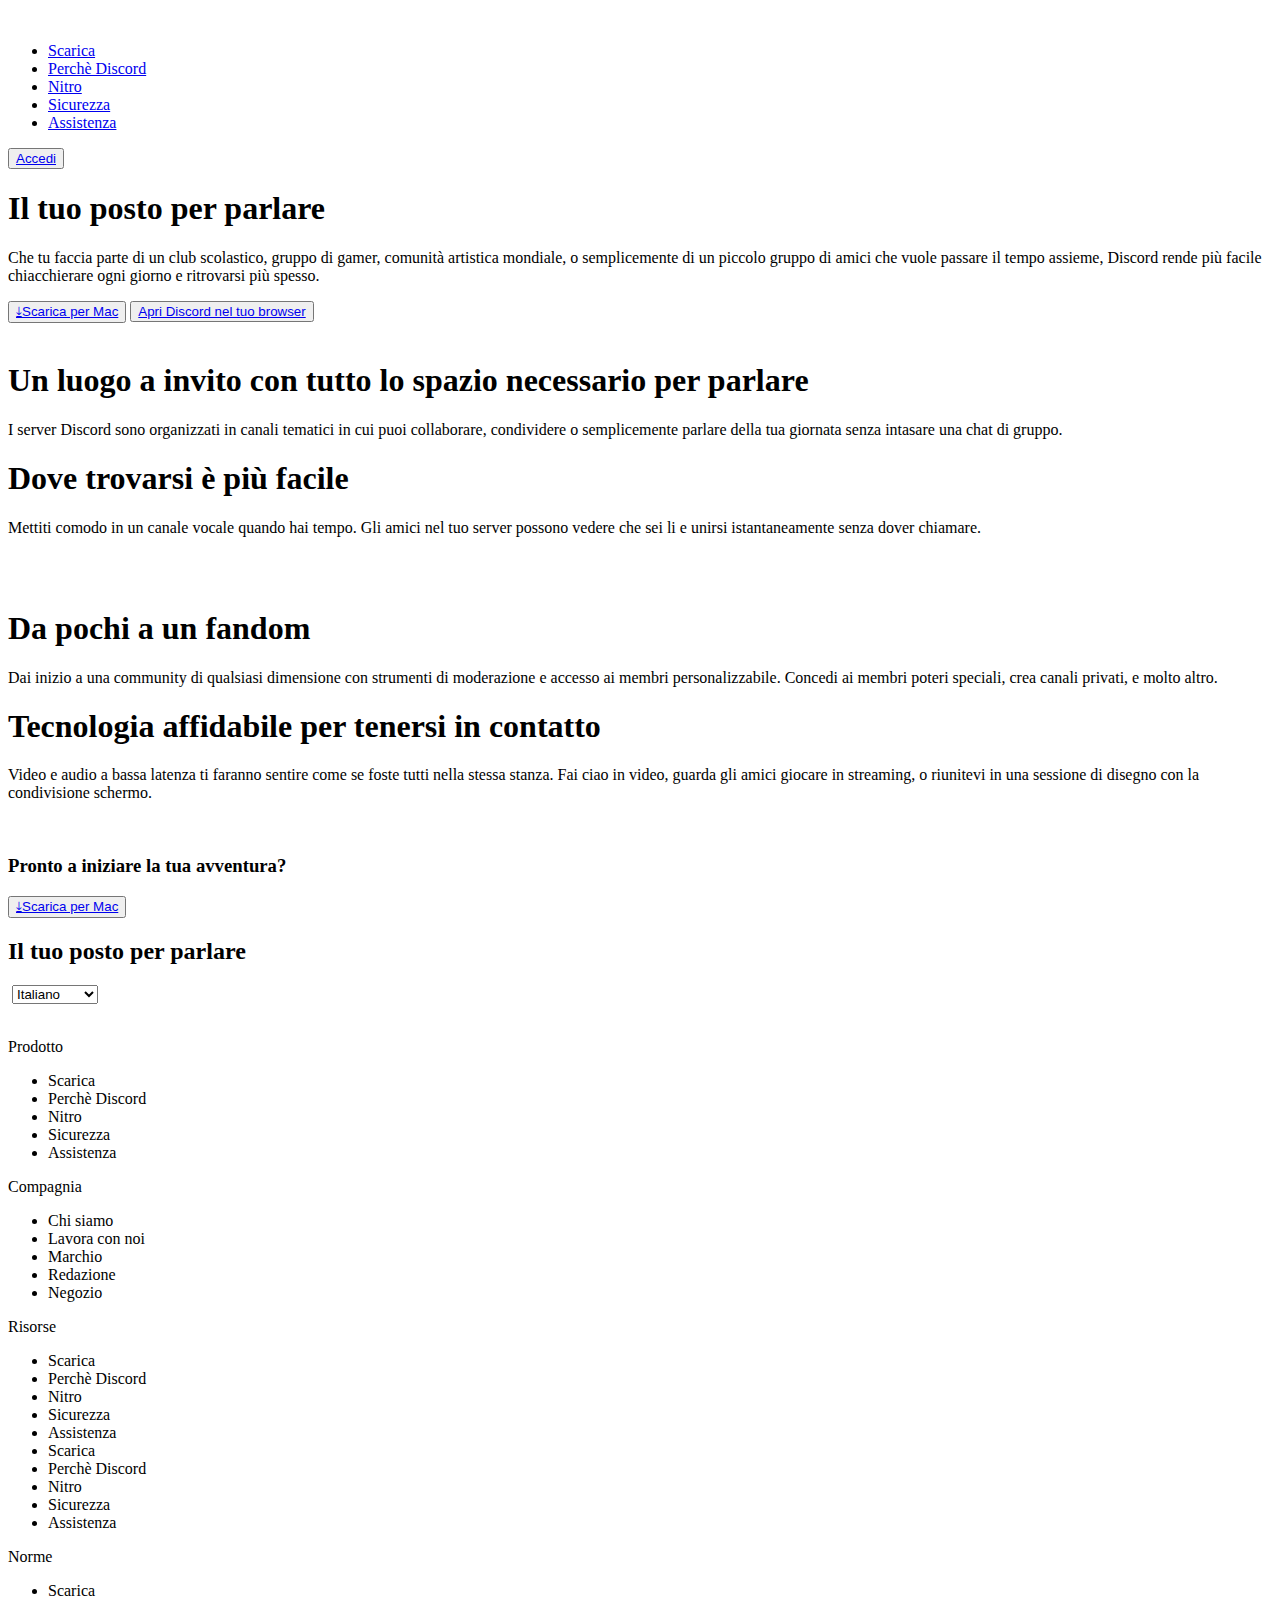
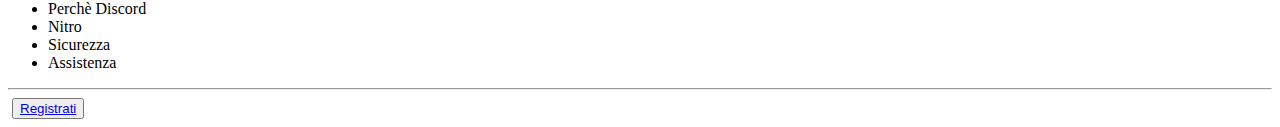
==== index.html @ 8c0f6b44 "initial commit" ====
<!DOCTYPE html>
<html lang="it">

<head>
    <meta charset="UTF-8">
    <meta http-equiv="X-UA-Compatible" content="IE=edge">
    <meta name="viewport" content="width=device-width, initial-scale=1.0">
    <title>Document</title>
    <link rel="stylesheet" href="./assets/css/style.css">
    <link rel="preconnect" href="https://fonts.googleapis.com">
<link rel="preconnect" href="https://fonts.gstatic.com" crossorigin>
<link href="https://fonts.googleapis.com/css2?family=Montserrat:wght@500&display=swap" rel="stylesheet">
</head>

<body>
    <header>
        <div class="container">
            <img class="logo" src="./assets/img/logo.svg" alt="">
            <nav>
                <ul>
                    <li><a href=#>Scarica</a></li>
                    <li><a href=#>Perchè Discord</a></li>
                    <li><a href=#>Nitro</a></li>
                    <li><a href=#>Sicurezza</a></li>
                    <li><a href=#>Assistenza</a></li>
                </ul>

            </nav>
            <button class="white"><a href="https://discord.com/login">Accedi</a></button>
        </div>
    </header>
    <!--/header-->
    <main>
        <div class="banner">
            <div class="container">
                <div class="content">
                    <h1 class="title">Il tuo posto per parlare</h1>
                    <p class="caption">Che tu faccia parte di un club scolastico, gruppo di gamer, comunità artistica
                        mondiale,
                        o semplicemente di un piccolo gruppo di amici che vuole passare il tempo assieme,
                        Discord rende più facile chiacchierare ogni giorno e ritrovarsi più spesso.
                        </p>
                    <button class="white"><a href="//discord.com/api/download?platform=osx"><span class="arrow">&#10515;</span>Scarica per Mac</a></button>
                    <button class="black"><a href="https://discord.com/app">Apri Discord nel tuo browser</a></button>

                </div>
            </div>
        </div>
        <!--/.banner-->
        <div class="container">
            <div class="row">
                <div class="col-8">
                    <img src="./assets/img/item1.svg" alt="">
                </div>
                <div class="col-4">
                    <h1>Un luogo a invito
                        con tutto lo
                        spazio
                        necessario per
                        parlare</h1>
                    <p>I server Discord sono organizzati in canali
                        tematici in cui puoi collaborare, condividere o
                        semplicemente parlare della tua giornata
                        senza intasare una chat di gruppo.</p>
                </div>
            </div>
        </div>       
        <div class="container">
            
            <div class="row">

                <div class="col-4">
                    <h1>Dove trovarsi è più facile</h1>
                    <p>Mettiti comodo in un canale vocale quando
                        hai tempo. Gli amici nel tuo server possono
                        vedere che sei li e unirsi istantaneamente
                        senza dover chiamare.</p>
                </div>
                <div class="col-8">
                    <img src="./assets/img/item2.svg" alt="">
                </div>
            </div>

        </div>
        <div class="container">
            <div class="row">
                <div class="col-8">
                    <img src="./assets/img/item3.svg" alt="">
                </div>
                <div class="col-4">
                    <h1>Da pochi a un fandom</h1>
                    <p>Dai inizio a una community di qualsiasi
                        dimensione con strumenti di moderazione e
                        accesso ai membri personalizzabile.
                        Concedi ai membri poteri speciali, crea
                        canali privati, e molto altro.</p>
                </div>
            </div>
        </div>

        <div class="container">
            <div class="row">
                <div class="content">
                    <div class="col-12">
                        <h1>Tecnologia affidabile per tenersi in contatto</h1>
                        <p class="caption">Video e audio a bassa latenza ti faranno sentire come se foste tutti nella
                            stessa stanza. Fai ciao in video, guarda
                            gli amici giocare in streaming, o riunitevi in una sessione di disegno con la condivisione
                            schermo.</p>
                    </div>
                    <div class="col-12">
                        <img src="./assets/img/item4-big.svg" alt="">
                    </div>
                    <div class="col-12">
                        <h3 id="stars">Pronto a iniziare la tua avventura?</h3>
                        <button class="blue shadow"><a href="//discord.com/api/download?platform=osx"><span class="arrow">&#10515;</span>Scarica per Mac</a></button>
                    </div>

                </div>
            </div>

        </div>

    </main>
    <!--/main-->
    <footer>
        <div class="container">
            <div class="row">
                <div class="col-4">
                    <h2 class="subtitle">Il tuo posto per parlare</h2>
                    <div class="lang">
                        <label for="languages"><img src="./assets/img/ita.png" alt=""></label>
                        <select name="languages" id="languages">
                            <option value="Italiano">Italiano</option>
                            <option value="English">English</option>
                            <option value="Baby_Yoda">Baby Yoda</option>
                        </select>
                    </div>
                    <div id="png_logos">
                        <a href="https://twitter.com/discord"><img class="social" src="./assets//img/twitter.png" alt=""></a>
                        <a href="https://www.instagram.com/discord/"><img class="social" src="./assets//img/instagram.png" alt=""></a>
                        <a href="https://www.facebook.com/discord"><img class="social" src="./assets//img/facebook.png" alt=""></a>
                        <a href="https://www.youtube.com/discord"><img class="social" src="./assets//img/youtube.png" alt=""></a>
                    </div>
                </div>
                <div class="col-2">
                    <p class="subtitle">Prodotto</p>
                    <ul>
                        <li>Scarica</li>
                        <li>Perchè Discord</li>
                        <li>Nitro</li>
                        <li>Sicurezza</li>
                        <li>Assistenza</li>
                    </ul>
                </div>
                <div class="col-2">
                    <p class="subtitle">Compagnia</p>
                    <ul>
                        <li>Chi siamo</li>
                        <li>Lavora con noi</li>
                        <li>Marchio</li>
                        <li>Redazione</li>
                        <li>Negozio</li>
                    </ul>
                </div>
                <div class="col-2">
                    <p class="subtitle">Risorse</p>
                    <ul>
                        <li>Scarica</li>
                        <li>Perchè Discord</li>
                        <li>Nitro</li>
                        <li>Sicurezza</li>
                        <li>Assistenza</li>
                        <li>Scarica</li>
                        <li>Perchè Discord</li>
                        <li>Nitro</li>
                        <li>Sicurezza</li>
                        <li>Assistenza</li>
                    </ul>
                </div>
                <div class="col-2">
                    <p class="subtitle">Norme</p>
                    <ul>
                        <li>Scarica</li>
                        <li>Perchè Discord</li>
                        <li>Nitro</li>
                        <li>Sicurezza</li>
                        <li>Assistenza</li>
                    </ul>
                </div>
            </div>
            <hr>
            <div class="row">
                <div class="col-12 footer">
                    <img class="logo" src="./assets/img/logo.svg" alt="">
                    <button class="blue"><a href="https://discord.com/register">Registrati</a></button>
                </div>
            </div>
        </div>

    </footer>
    <!--/footer-->

</body>

</html>
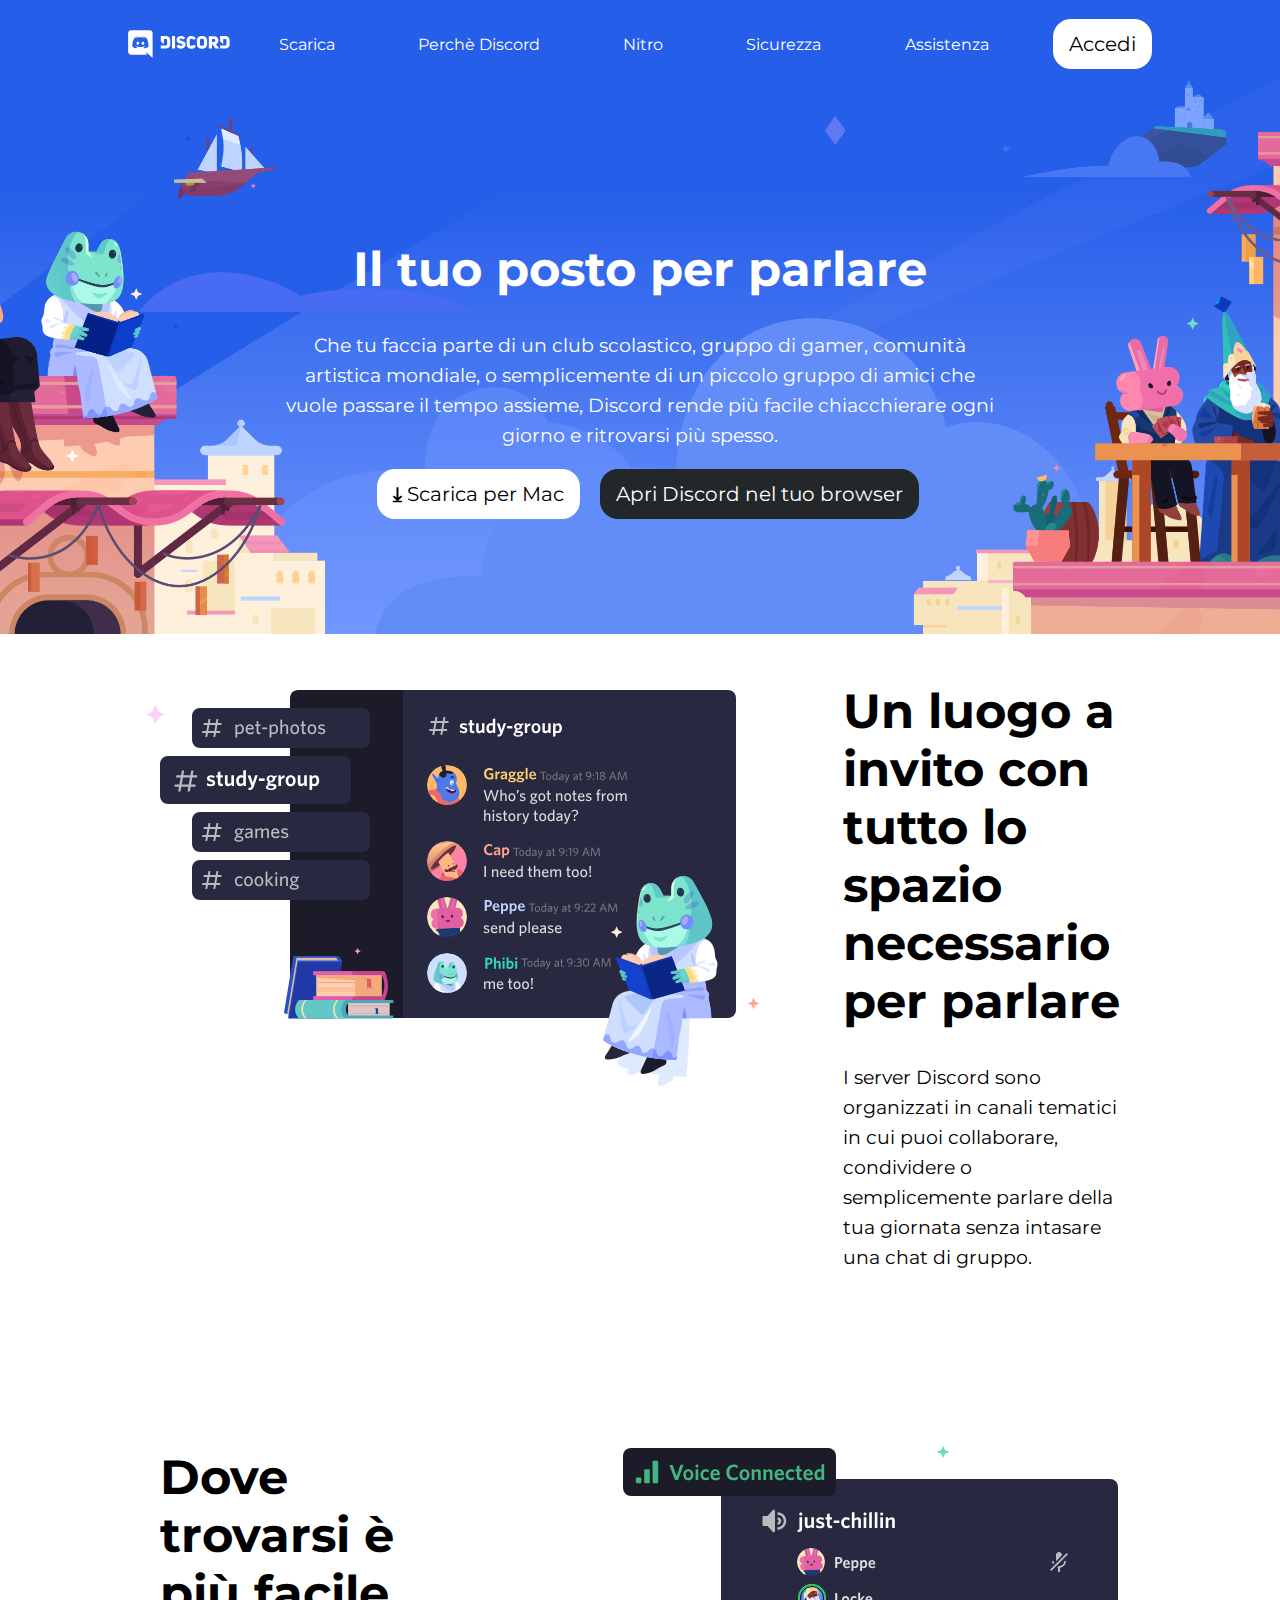
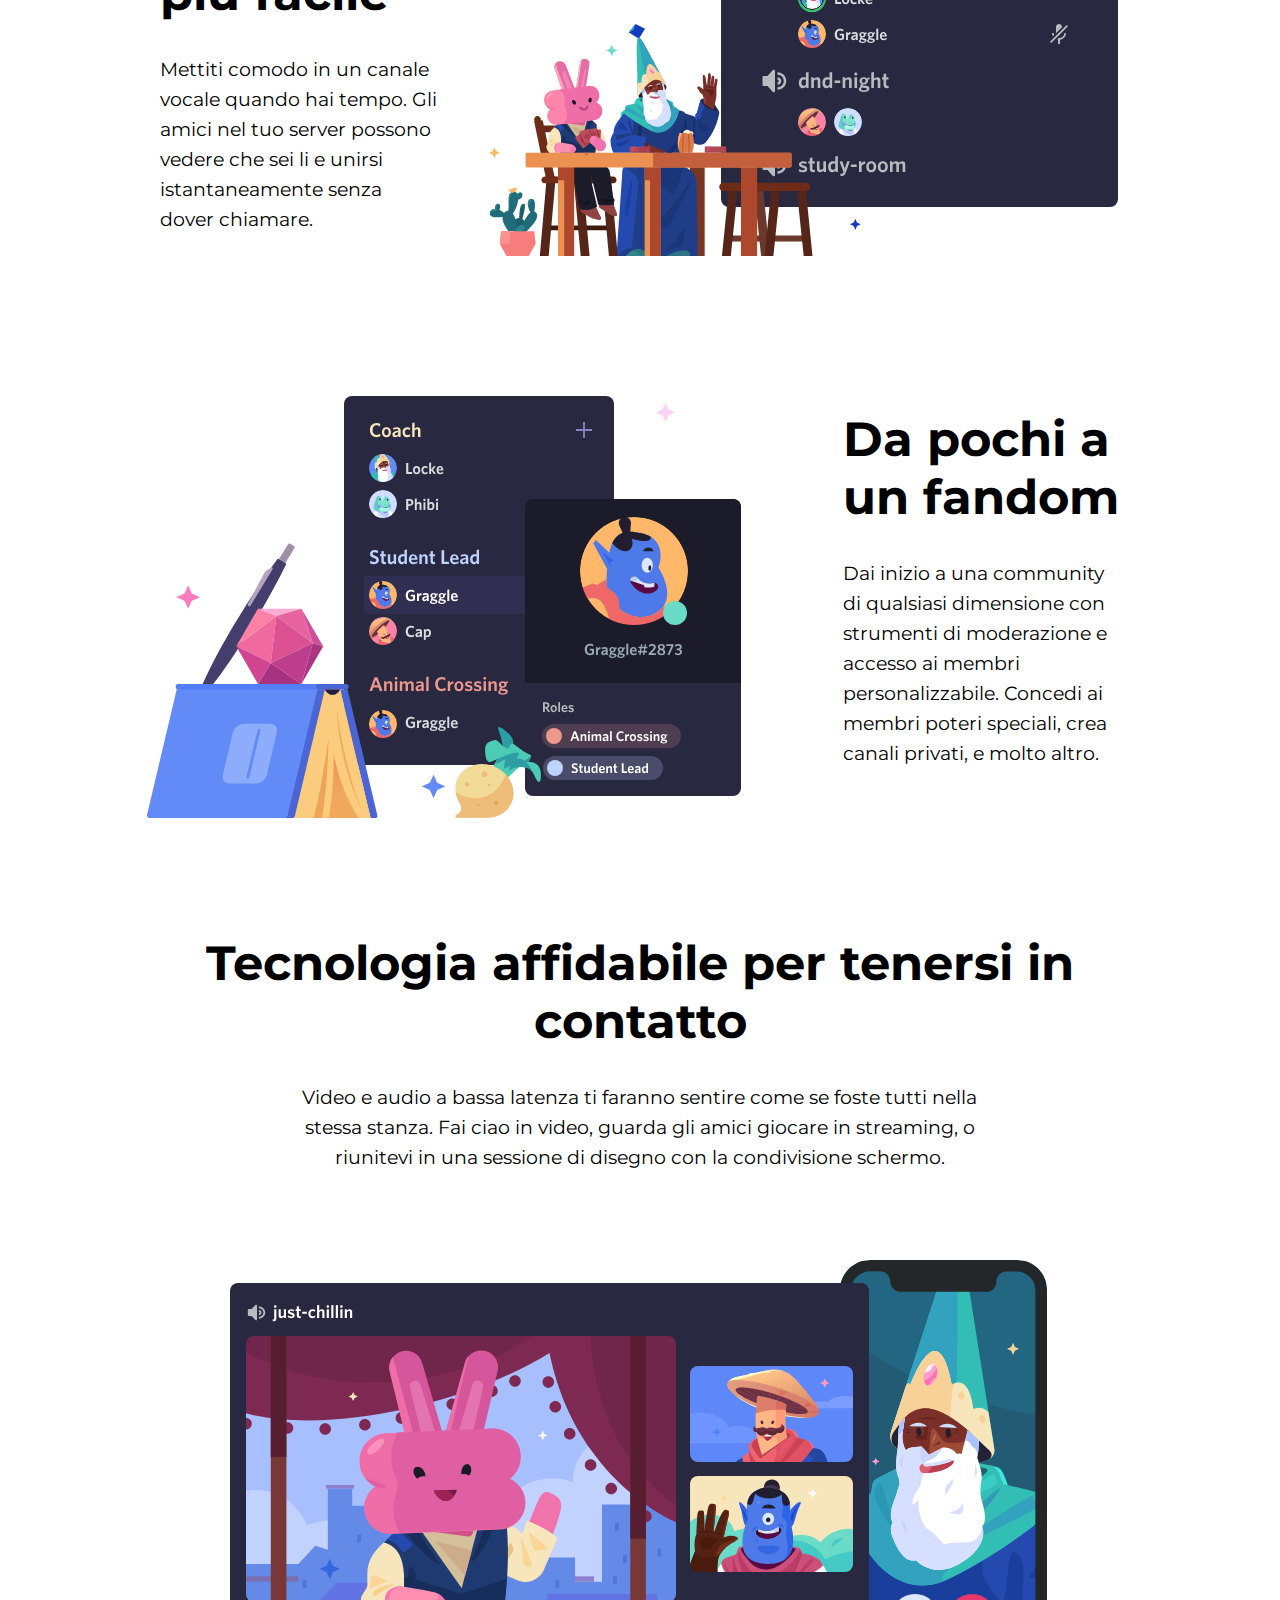
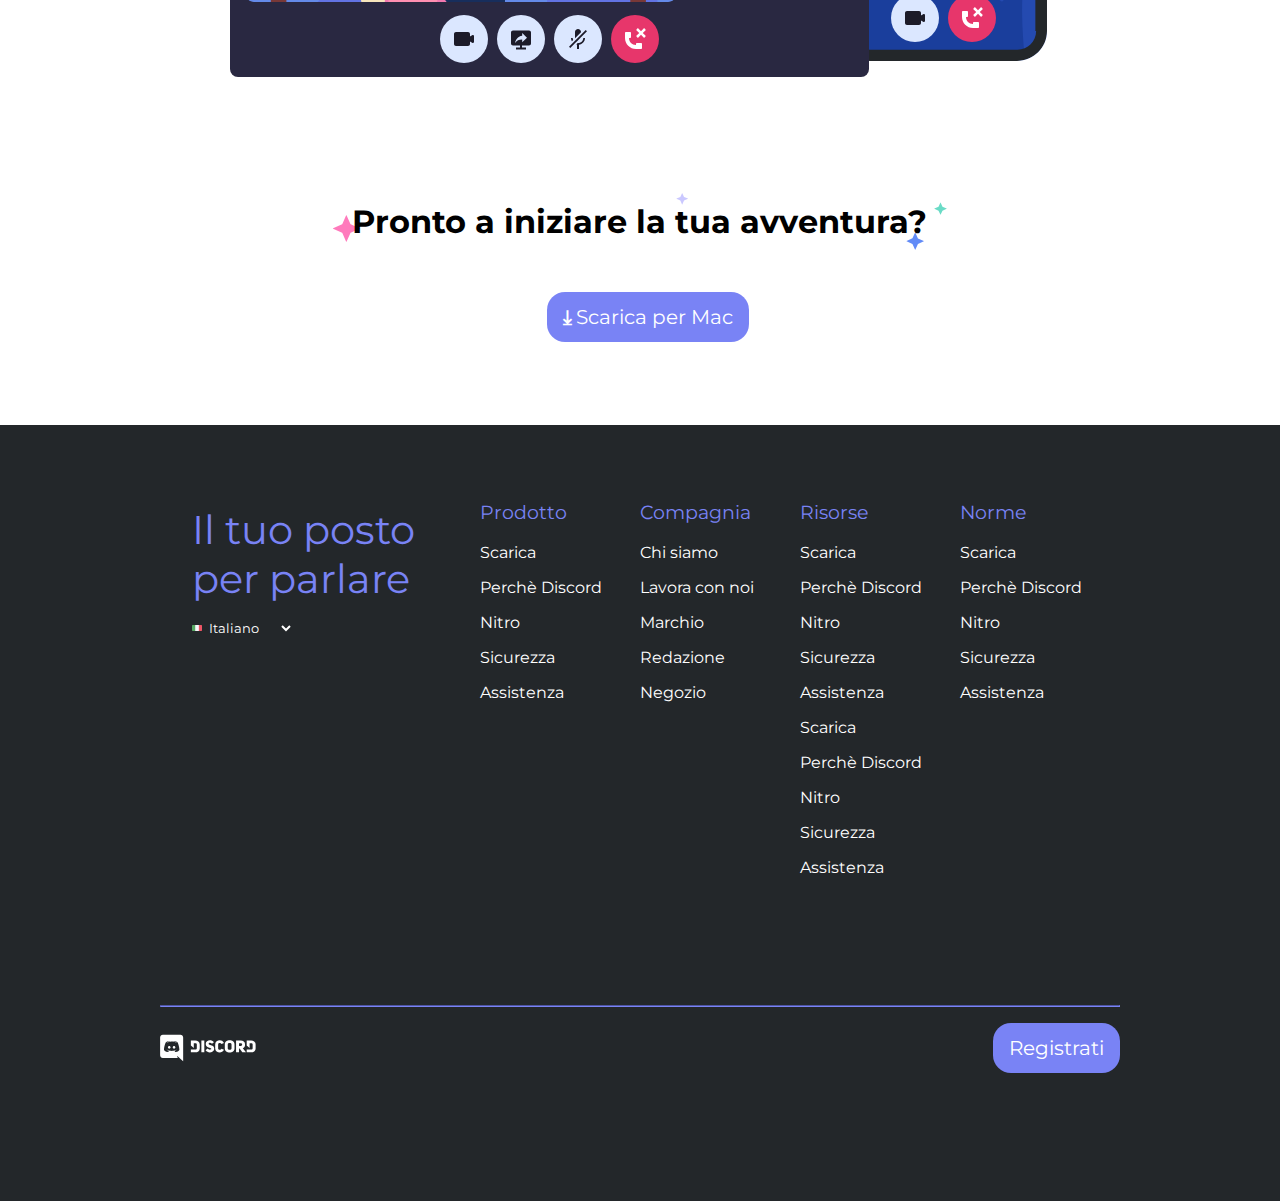
==== commit bb782316: "edited non-bonus exercise" ====
--- a/index.html
+++ b/index.html
@@ -8,8 +8,11 @@
     <title>Document</title>
     <link rel="stylesheet" href="./assets/css/style.css">
     <link rel="preconnect" href="https://fonts.googleapis.com">
-<link rel="preconnect" href="https://fonts.gstatic.com" crossorigin>
-<link href="https://fonts.googleapis.com/css2?family=Montserrat:wght@500&display=swap" rel="stylesheet">
+    <link rel="preconnect" href="https://fonts.gstatic.com" crossorigin>
+    <link href="https://fonts.googleapis.com/css2?family=Montserrat:wght@500&display=swap" rel="stylesheet">
+    <link rel="stylesheet" href="https://cdnjs.cloudflare.com/ajax/libs/font-awesome/6.2.0/css/all.min.css"
+        integrity="sha512-xh6O/CkQoPOWDdYTDqeRdPCVd1SpvCA9XXcUnZS2FmJNp1coAFzvtCN9BmamE+4aHK8yyUHUSCcJHgXloTyT2A=="
+        crossorigin="anonymous" referrerpolicy="no-referrer" />
 </head>
 
 <body>
@@ -26,7 +29,7 @@
                 </ul>
 
             </nav>
-            <button class="white"><a href="https://discord.com/login">Accedi</a></button>
+            <a class="white" href="https://discord.com/login">Accedi</a>
         </div>
     </header>
     <!--/header-->
@@ -39,9 +42,10 @@
                         mondiale,
                         o semplicemente di un piccolo gruppo di amici che vuole passare il tempo assieme,
                         Discord rende più facile chiacchierare ogni giorno e ritrovarsi più spesso.
-                        </p>
-                    <button class="white"><a href="//discord.com/api/download?platform=osx"><span class="arrow">&#10515;</span>Scarica per Mac</a></button>
-                    <button class="black"><a href="https://discord.com/app">Apri Discord nel tuo browser</a></button>
+                    </p>
+                    <a class="white" href="//discord.com/api/download?platform=osx"><span
+                            class="arrow">&#10515;</span>Scarica per Mac</a>
+                    <a class="black" href="https://discord.com/app">Apri Discord nel tuo browser</a>
 
                 </div>
             </div>
@@ -64,9 +68,9 @@
                         senza intasare una chat di gruppo.</p>
                 </div>
             </div>
-        </div>       
-        <div class="container">
-            
+        </div>
+        <div class="container">
+
             <div class="row">
 
                 <div class="col-4">
@@ -113,7 +117,8 @@
                     </div>
                     <div class="col-12">
                         <h3 id="stars">Pronto a iniziare la tua avventura?</h3>
-                        <button class="blue shadow"><a href="//discord.com/api/download?platform=osx"><span class="arrow">&#10515;</span>Scarica per Mac</a></button>
+                        <a class="blue" href="//discord.com/api/download?platform=osx"><span
+                                class="arrow">&#10515;</span>Scarica per Mac</a>
                     </div>
 
                 </div>
@@ -137,10 +142,11 @@
                         </select>
                     </div>
                     <div id="png_logos">
-                        <a href="https://twitter.com/discord"><img class="social" src="./assets//img/twitter.png" alt=""></a>
-                        <a href="https://www.instagram.com/discord/"><img class="social" src="./assets//img/instagram.png" alt=""></a>
-                        <a href="https://www.facebook.com/discord"><img class="social" src="./assets//img/facebook.png" alt=""></a>
-                        <a href="https://www.youtube.com/discord"><img class="social" src="./assets//img/youtube.png" alt=""></a>
+                        <a href="https://twitter.com/discord"><i class="fa-brands fa-twitter"></i></a>
+                        <a href="https://www.instagram.com/discord"><i class="fa-brands fa-instagram"></i></a>
+                        <a href="https://www.facebook.com/discord"><i class="fa-brands fa-facebook"></i></a>
+                        <a href="https://www.youtube.com/discord"><i class="fa-brands fa-youtube"></i></a>
+
                     </div>
                 </div>
                 <div class="col-2">
@@ -193,7 +199,7 @@
             <div class="row">
                 <div class="col-12 footer">
                     <img class="logo" src="./assets/img/logo.svg" alt="">
-                    <button class="blue"><a href="https://discord.com/register">Registrati</a></button>
+                    <a class="blue" href="https://discord.com/register">Registrati</a>
                 </div>
             </div>
         </div>
--- a/assets/css/style.css
+++ b/assets/css/style.css
@@ -0,0 +1,351 @@
+:root {
+    --bg-white: #F6F6F6;
+    --var-blue: #7983f5;
+    --var-black: #23272A;
+
+}
+
+* {
+    box-sizing: border-box;
+    margin: 0;
+    padding: 0;
+    font-family: 'Montserrat', sans-serif;
+}
+
+
+.container {
+    width: 80%;
+    margin: auto;
+    max-width: 1200px;
+    
+    
+}
+img {
+    max-width: 100%;
+}
+
+a {
+    text-decoration: none;
+}
+
+
+/* header */
+header .container {
+    display:flex;
+    justify-content: space-between;
+    color: white;
+    
+}
+
+
+
+header {
+    width: 100%;
+    position: absolute;
+    z-index: 1;
+    top: 1vh;
+}
+
+/* buttons */
+a {
+    text-decoration: none;
+    border-radius: 18px;
+    padding: 0.8rem 1rem 0.8rem 1rem;
+}
+
+
+a.white, a.black, a.blue {
+    border: none;
+    font-size: 20px;
+    margin-left: 1rem;
+    
+    
+    
+}
+
+.white{
+    color: black;
+    background-color: white;
+}
+
+.blue {
+    background-color: var(--var-blue);
+    color: white;
+    
+}
+
+.black {
+    background-color: var(--var-black);
+}
+
+.blue, .black{
+    color: white;
+}
+
+
+
+
+header a.white {
+    height: 20%;
+    align-self: center;
+   
+}
+
+
+
+
+
+
+.arrow {
+    padding-right: 0.3rem;
+    font-weight: bolder;
+}
+
+.logo {
+    max-width: 10%;
+    
+}
+
+p {
+    line-height: 30px;
+    font-size: 1.2rem;
+}
+
+
+/* navbar region */
+nav {
+    align-self: center;
+    flex-grow: 2;
+    
+}
+
+nav ul {
+    list-style-type: none;
+    padding: 0;
+    display: flex;
+    justify-content:  center;
+    
+}
+
+nav ul li  {
+    padding:  1.6rem;
+   
+}
+
+nav ul li a {
+    color: white;
+    
+}
+
+nav ul li a:hover {
+    background-color: white;
+    color: var(--var-blue);
+
+}
+
+/* main */
+.banner {
+    padding: 15rem 0 8rem 0;
+    background-image: url('../img/jumbo.png');
+    position: relative;
+    background-size: cover;
+    background-repeat: no-repeat;
+    background-position: center;
+}
+
+.content {
+    text-align: center;
+
+}
+
+.banner .content {
+    color: white;
+}
+
+.banner .content .title {
+    font-size: 3rem;
+}
+
+.content .caption {
+    width: 70%;
+    margin: 2rem auto;
+}
+
+.caption {
+    margin: auto;
+    margin-bottom: 1rem;
+    margin-top: 1rem;
+    
+    
+}
+
+.row {
+    display: flex;
+    padding: 1rem 0 1rem 0;
+    margin-bottom: 5rem;
+}
+
+#stars {
+    font-size: 2rem;
+    width: 60%;
+    margin: auto;
+    padding: 4rem 1rem;
+    background-image: url('../img/stars.svg');
+    background-repeat: no-repeat;
+    background-size: contain;
+    background-position: center;
+}
+
+
+
+/*column region */
+
+.col-8 {
+    width: calc((100%/12)*8);
+}
+
+
+.col-4 {
+    width: calc((100%/12)*4);
+    padding: 2rem;
+}
+
+.col-2 {
+    width: calc((100%/12)*2);
+    
+    
+}
+
+.col-12 {
+    width: calc((100%/12)*12);
+}
+
+.col-12.footer {
+    display: flex;
+    justify-content:space-between;
+    
+    
+}
+.col-2 {
+    padding-top: 1.5rem;
+    
+}
+
+
+[class^="col-"] h1 {
+    font-size: 3rem;
+    margin-bottom: 2rem;
+}
+
+
+
+
+
+/* debug */
+.debug [class^="col-"] {
+    background-color: red;
+    height: 100px;
+    border: 1px solid;
+}
+
+.debug header, .debug footer {
+    background-color: var(--var-black);
+}
+
+/* footer region */
+
+footer {
+    background-color: var(--var-black);
+}
+
+footer .container {
+    padding: 2rem;
+}
+
+.lang {
+    width: 40%;
+    display: flex;
+    justify-content: flex-start;
+    
+}
+.lang img {
+    max-width: 100%;
+    align-self: center;
+}
+
+
+#languages {
+    background-color: var(--var-black);
+    border: none;
+    color: white;
+    align-self: center;
+   
+    
+    
+}
+
+select:focus-visible{
+    outline: none;
+}
+
+label {
+    width: 15%;
+    display: flex;
+    margin-right: 0.2rem;
+    
+}
+
+
+
+.subtitle {
+    color: var(--var-blue);
+    
+    
+}
+
+h2.subtitle {
+    font-size: 2.5rem;
+    margin-bottom: 1rem;
+    font-weight: 400;
+}
+
+
+footer ul {
+    list-style-type: none;
+    color: white;
+    padding: 1rem 0;
+}
+
+footer ul li {
+    margin-bottom: 1rem;
+}
+
+
+
+footer hr {
+    
+    border-color: var(--var-blue);
+}
+
+
+#png_logos{
+    margin-top: 0.8rem;
+    display: flex;
+    width: 40%;
+    justify-content: space-between;
+    
+}
+
+#png_logos i {
+    color: white;
+}
+
+#png_logos i:hover {
+    scale: 1.1;
+    cursor: pointer;
+}
+
+#png_logos a {
+    padding: 0;
+    border-radius: 0;
+}
